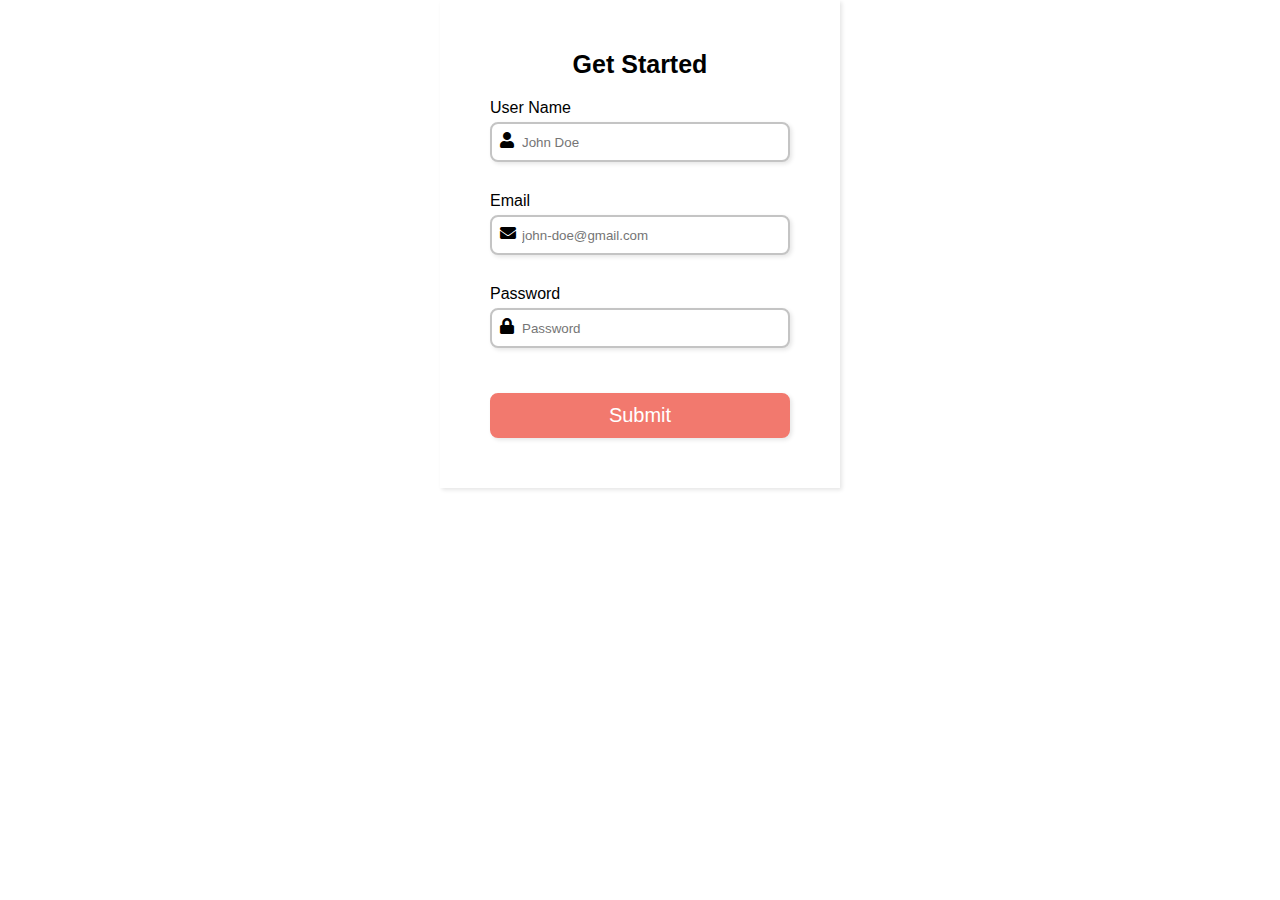
==== index.html @ 3e79cea7 "rename" ====
<!DOCTYPE html>
<html lang="en">
<head>
    <meta charset="UTF-8">
    <meta http-equiv="X-UA-Compatible" content="IE=edge">
    <meta name="viewport" content="width=device-width, initial-scale=1.0">
    <title>Javascript Responsive Form</title>
    <link rel="stylesheet" href="https://cdnjs.cloudflare.com/ajax/libs/font-awesome/5.15.4/css/all.min.css" crossorigin="anonymous"  />
    <link rel="stylesheet" href="style.css">

</head>
<body>
    <!-- Main div-->
    <div class="container">
        <form id="form">
            <div class="title">Get Started</div>
            <!-- User Name input -->
            <div>
                <label for="username">User Name</label>
                <i class="fas fa-user"></i>
                <input type="text" name="username" id="username" placeholder="John Doe" />
                <i class="fas fa-exclamation-circle failure-icon"></i>
                <i class="far fa-check-circle success-icon"></i>
                <div class="error"></div>
            </div>
            <!-- Email input -->
            <div>
                <label for="email">Email</label>
                <i class="fas fa-envelope"></i>
                <input type="email" name="email" id="email" placeholder="john-doe@gmail.com" />
                <i class="fas fa-exclamation-circle failure-icon"></i>
                <i class="far fa-check-circle success-icon"></i>
                <div class="error"></div>
            </div>
            <!--   Password input -->
            <div>
                <label for="password">Password</label>
                <i class="fas fa-lock"></i> 
                <input type="password" name="password" id="password" placeholder="Password" />       
                <i class="fas fa-exclamation-circle failure-icon"></i>
                <i class="far fa-check-circle success-icon"></i>   
                <div class="error"></div>
            </div>

                <!-- Button -->
                <button id="btn" type="submit">Submit</button>
        </form>
    </div>
    
</body>
</html>
---- style.css ----
/**
* ! changing default styles of brower
**/

* {
  margin: 0;
  padding: 0;
  box-sizing: border-box;
}

body {
  font-family: sans-serif;
}

/**
* ! style rules for form section
**/

form {
  display: flex;
  flex-direction: column;
  justify-content: center;
  max-width: 400px;
  margin: 0 auto;

  box-shadow: 2px 2px 4px rgba(0, 0, 0, 0.1);
  padding: 50px;
}

/**
* ! style rules for title
**/
.title {
  font-size: 25px;
  font-weight: bold;
  margin-bottom: 20px;
  align-items: center;
  text-align: center;
}

label {
  display: block;
  margin-bottom: 5px;
}

form div input {
  width: 100%;
  height: 40px;
  border-radius: 8px;
  outline: none;
  border: 2px solid #c4c4c4;
  padding: 0 30px;
  box-shadow: 2px 2px 4px rgba(0, 0, 0, 0.1);
}
form div {
  position: relative;
  margin-bottom: 15px;
}
input:focus {
  border: 2px solid #f2796e;
}

/**
* ! style rules for form icons
**/

form div i {
  position: absolute;
  padding: 10px;
}

.failure-icon,
.error {
  color: red;
}
.success-icon {
  color: green;
}
.error {
  font-size: 14.5px;
  margin-top: 5px;
}

.success-icon,
.failure-icon {
  right: 0;
  opacity: 0;
}

/* Style rules for submit btn */

button {
  margin-top: 15px;
  width: 100%;
  height: 45px;
  background-color: #f2796e;
  border: 2px solid #f2796e;
  border-radius: 8px;
  color: #fff;
  font-size: 20px;
  cursor: pointer;
  box-shadow: 2px 2px 4px rgba(0, 0, 0, 0.1);
  transition: all 0.1s ease;
}

button:hover {
  opacity: 0.8;
}

@media (max-width: 900px) {
  .container {
    flex-direction: column;
  }

  form,
  .content {
    width: 100%;
  }

  .btn {
    flex-direction: column;
  }
  .image {
    height: 70vh;
  }
}

@media (max-width: 425px) {
  form {
    padding: 20px;
  }
}
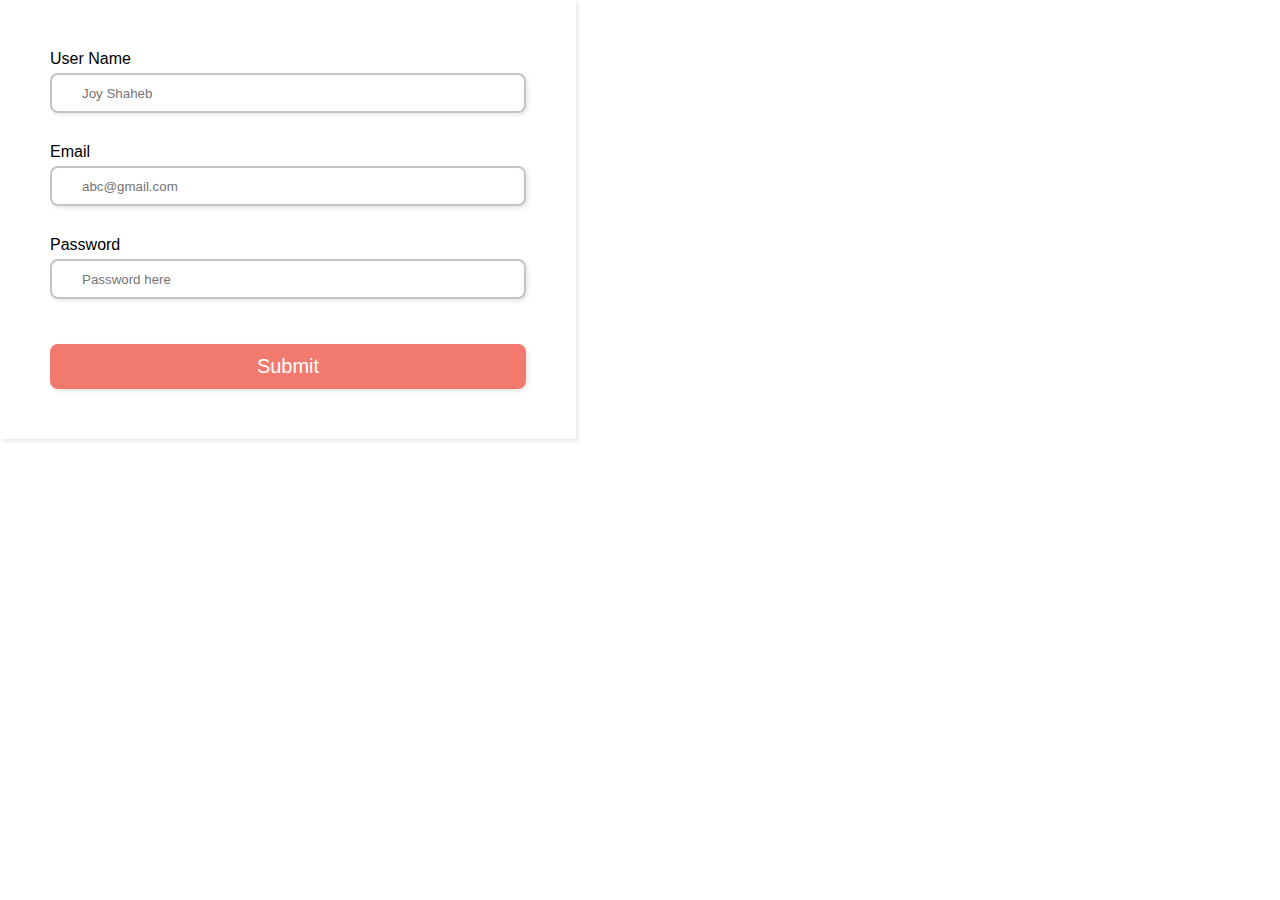
==== commit a5119fce: "javascript validation for button submit" ====
--- a/index.html
+++ b/index.html
@@ -1,51 +1,57 @@
 <!DOCTYPE html>
 <html lang="en">
 <head>
-    <meta charset="UTF-8">
-    <meta http-equiv="X-UA-Compatible" content="IE=edge">
-    <meta name="viewport" content="width=device-width, initial-scale=1.0">
-    <title>Javascript Responsive Form</title>
-    <link rel="stylesheet" href="https://cdnjs.cloudflare.com/ajax/libs/font-awesome/5.15.4/css/all.min.css" crossorigin="anonymous"  />
-    <link rel="stylesheet" href="style.css">
+        <meta charset="UTF-8" />
+        <meta http-equiv="X-UA-Compatible" content="IE=edge" />
+        <meta name="viewport" content="width=device-width, initial-scale=1.0" />
+        <link rel="stylesheet" href="style.css" />
+        <link rel="stylesheet" href="https://use.fontawesome.com/releases/v5.15.4/css/all.css"
+            integrity="sha384-DyZ88mC6Up2uqS4h/KRgHuoeGwBcD4Ng9SiP4dIRy0EXTlnuz47vAwmeGwVChigm" crossorigin="anonymous" />
+        <title>Form Validation</title>
+</head>
+    
+    <body>
+        <div class="container">
+            <form id="form"> 
+                <!-- /** 
+                * ! user name Input here
+                **/ -->   
+                <div>
+                    <label for="username">User Name</label>
+                    <i class="fas fa-user"></i>
+                    <input type="text" name="username" id="username" placeholder="Joy Shaheb" />
+                    <i class="fas fa-exclamation-circle failure-icon"></i>
+                    <i class="far fa-check-circle success-icon"></i>
+                    <div class="error"></div>
+                </div>  
+                <!-- /** 
+                * ! Email Input here
+                **/ -->   
+                <div>
+                    <label for="email">Email</label>
+                    <i class="far fa-envelope"></i>
+                    <input type="email" name="email" id="email" placeholder="abc@gmail.com" />
+                    <i class="fas fa-exclamation-circle failure-icon"></i>
+                    <i class="far fa-check-circle success-icon"></i>
+                    <div class="error"></div>
+                </div>  
+                <!-- /** 
+                * ! Password Input here
+                **/ -->  
+                <div>
+                    <label for="password">Password</label>
+                    <i class="fas fa-lock"></i>
+                    <input type="password" name="password" id="password" placeholder="Password here" />
+                    <i class="fas fa-exclamation-circle failure-icon"></i>
+                    <i class="far fa-check-circle success-icon"></i>
+                    <div class="error"></div>
+                </div> 
+                <button type="submit" id="submit">Submit</button>
+            </form>
+        </div>
 
-</head>
-<body>
-    <!-- Main div-->
-    <div class="container">
-        <form id="form">
-            <div class="title">Get Started</div>
-            <!-- User Name input -->
-            <div>
-                <label for="username">User Name</label>
-                <i class="fas fa-user"></i>
-                <input type="text" name="username" id="username" placeholder="John Doe" />
-                <i class="fas fa-exclamation-circle failure-icon"></i>
-                <i class="far fa-check-circle success-icon"></i>
-                <div class="error"></div>
-            </div>
-            <!-- Email input -->
-            <div>
-                <label for="email">Email</label>
-                <i class="fas fa-envelope"></i>
-                <input type="email" name="email" id="email" placeholder="john-doe@gmail.com" />
-                <i class="fas fa-exclamation-circle failure-icon"></i>
-                <i class="far fa-check-circle success-icon"></i>
-                <div class="error"></div>
-            </div>
-            <!--   Password input -->
-            <div>
-                <label for="password">Password</label>
-                <i class="fas fa-lock"></i> 
-                <input type="password" name="password" id="password" placeholder="Password" />       
-                <i class="fas fa-exclamation-circle failure-icon"></i>
-                <i class="far fa-check-circle success-icon"></i>   
-                <div class="error"></div>
-            </div>
 
-                <!-- Button -->
-                <button id="btn" type="submit">Submit</button>
-        </form>
-    </div>
+<script src="index.js"></script>
     
 </body>
 </html>--- a/style.css
+++ b/style.css
@@ -12,6 +12,11 @@
   font-family: sans-serif;
 }
 
+.container {
+  display: flex;
+  flex-direction: row;
+}
+
 /**
 * ! style rules for form section
 **/
@@ -20,27 +25,16 @@
   display: flex;
   flex-direction: column;
   justify-content: center;
-  max-width: 400px;
-  margin: 0 auto;
-
+  width: 45%;
+  /* max-width: 400px; */
   box-shadow: 2px 2px 4px rgba(0, 0, 0, 0.1);
   padding: 50px;
 }
 
-/**
-* ! style rules for title
-**/
 .title {
   font-size: 25px;
   font-weight: bold;
   margin-bottom: 20px;
-  align-items: center;
-  text-align: center;
-}
-
-label {
-  display: block;
-  margin-bottom: 5px;
 }
 
 form div input {
@@ -52,12 +46,30 @@
   padding: 0 30px;
   box-shadow: 2px 2px 4px rgba(0, 0, 0, 0.1);
 }
+
+label {
+  display: block;
+  margin-bottom: 5px;
+}
+
 form div {
   position: relative;
   margin-bottom: 15px;
 }
+
 input:focus {
   border: 2px solid #f2796e;
+}
+
+/**
+* ! style rules for social section
+**/
+
+.btn {
+  display: flex;
+  flex-direction: row;
+  justify-content: space-between;
+  gap: 15px;
 }
 
 /**
@@ -69,25 +81,29 @@
   padding: 10px;
 }
 
-.failure-icon,
-.error {
-  color: red;
-}
-.success-icon {
-  color: green;
-}
-.error {
-  font-size: 14.5px;
-  margin-top: 5px;
-}
-
 .success-icon,
 .failure-icon {
   right: 0;
   opacity: 0;
 }
 
-/* Style rules for submit btn */
+.failure-icon,
+.error {
+  color: red;
+}
+
+.success-icon {
+  color: green;
+}
+
+.error {
+  font-size: 14.5px;
+  margin-top: 5px;
+}
+
+/**
+* ! style rules for button 
+**/
 
 button {
   margin-top: 15px;
@@ -107,6 +123,10 @@
   opacity: 0.8;
 }
 
+/**
+* ! Media Queries for responsiveness
+**/
+
 @media (max-width: 900px) {
   .container {
     flex-direction: column;
@@ -120,9 +140,6 @@
   .btn {
     flex-direction: column;
   }
-  .image {
-    height: 70vh;
-  }
 }
 
 @media (max-width: 425px) {
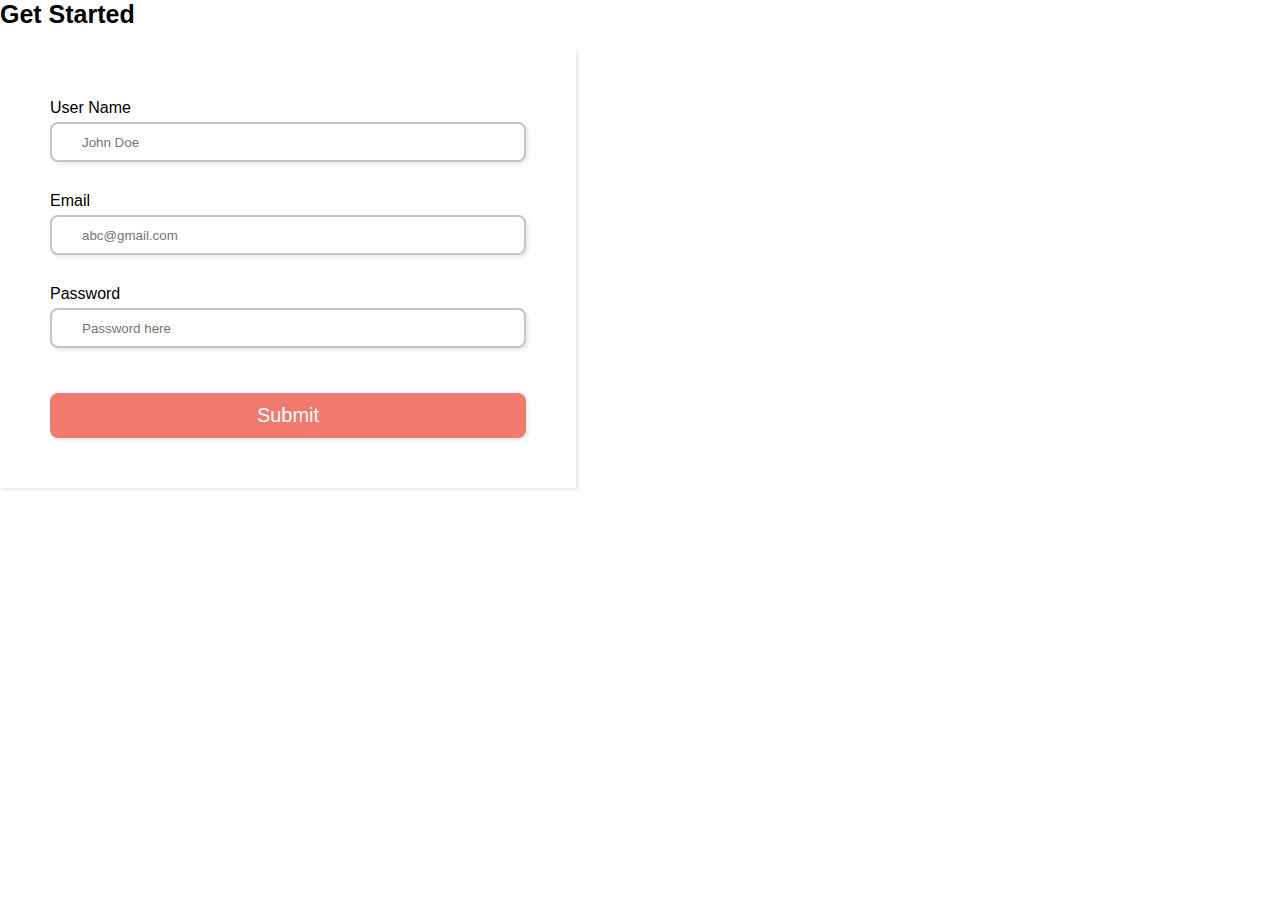
==== commit 51d920a3: "header added for form" ====
--- a/index.html
+++ b/index.html
@@ -11,6 +11,8 @@
 </head>
     
     <body>
+        <div class="title">Get Started</div>
+
         <div class="container">
             <form id="form"> 
                 <!-- /** 
@@ -19,7 +21,7 @@
                 <div>
                     <label for="username">User Name</label>
                     <i class="fas fa-user"></i>
-                    <input type="text" name="username" id="username" placeholder="Joy Shaheb" />
+                    <input type="text" name="username" id="username" placeholder="John Doe" />
                     <i class="fas fa-exclamation-circle failure-icon"></i>
                     <i class="far fa-check-circle success-icon"></i>
                     <div class="error"></div>
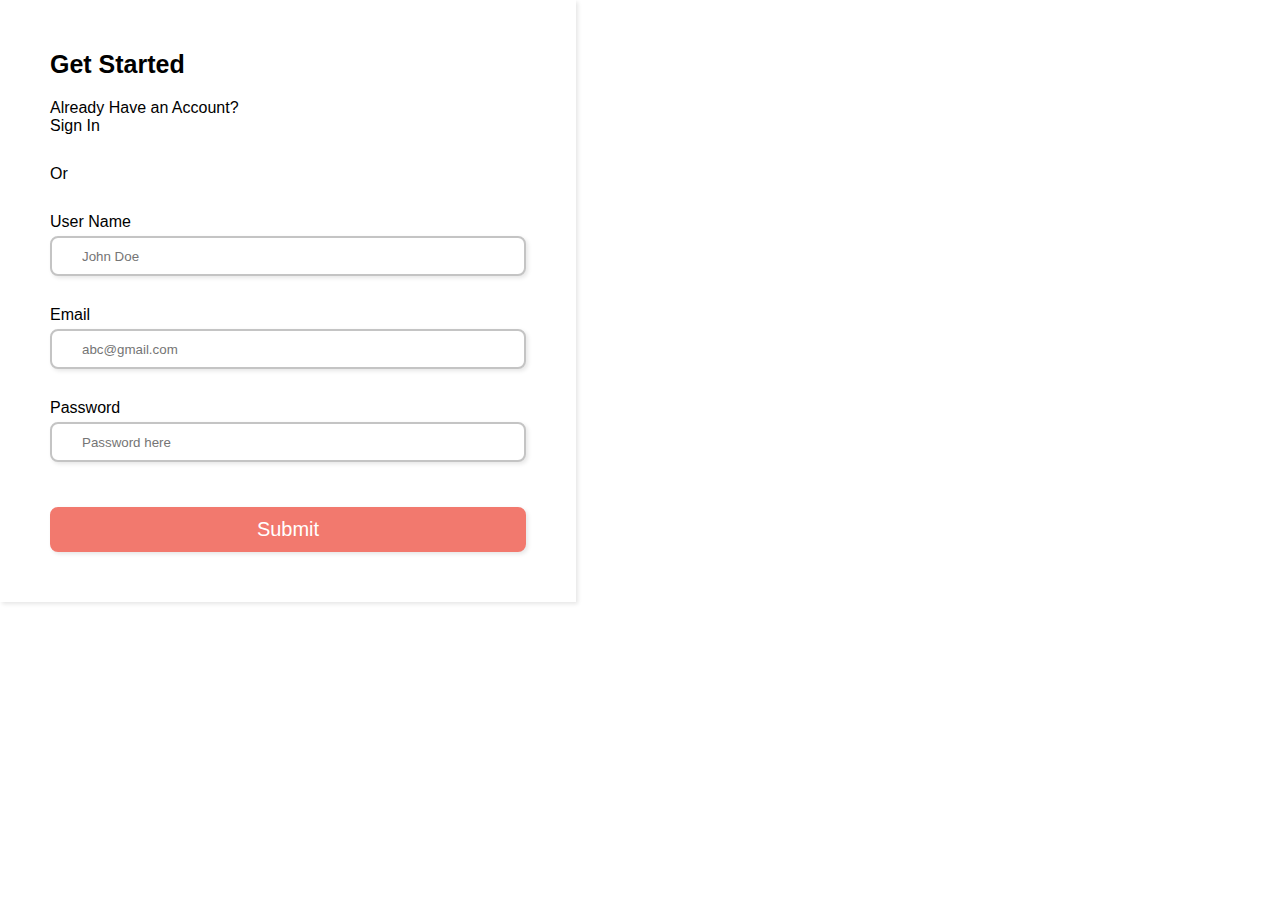
==== commit ca94a4e3: "social media button added" ====
--- a/index.html
+++ b/index.html
@@ -11,10 +11,19 @@
 </head>
     
     <body>
-        <div class="title">Get Started</div>
-
         <div class="container">
             <form id="form"> 
+                <div class="social">              
+                    <div class="title">Get Started</div>              
+                    <div class="question">
+                        Already Have an Account? <br />
+                        <span>Sign In</span>
+                    </div>
+                
+                    <div class="btn"></div>
+                
+                    <div class="or">Or</div>
+                </div>
                 <!-- /** 
                 * ! user name Input here
                 **/ -->   
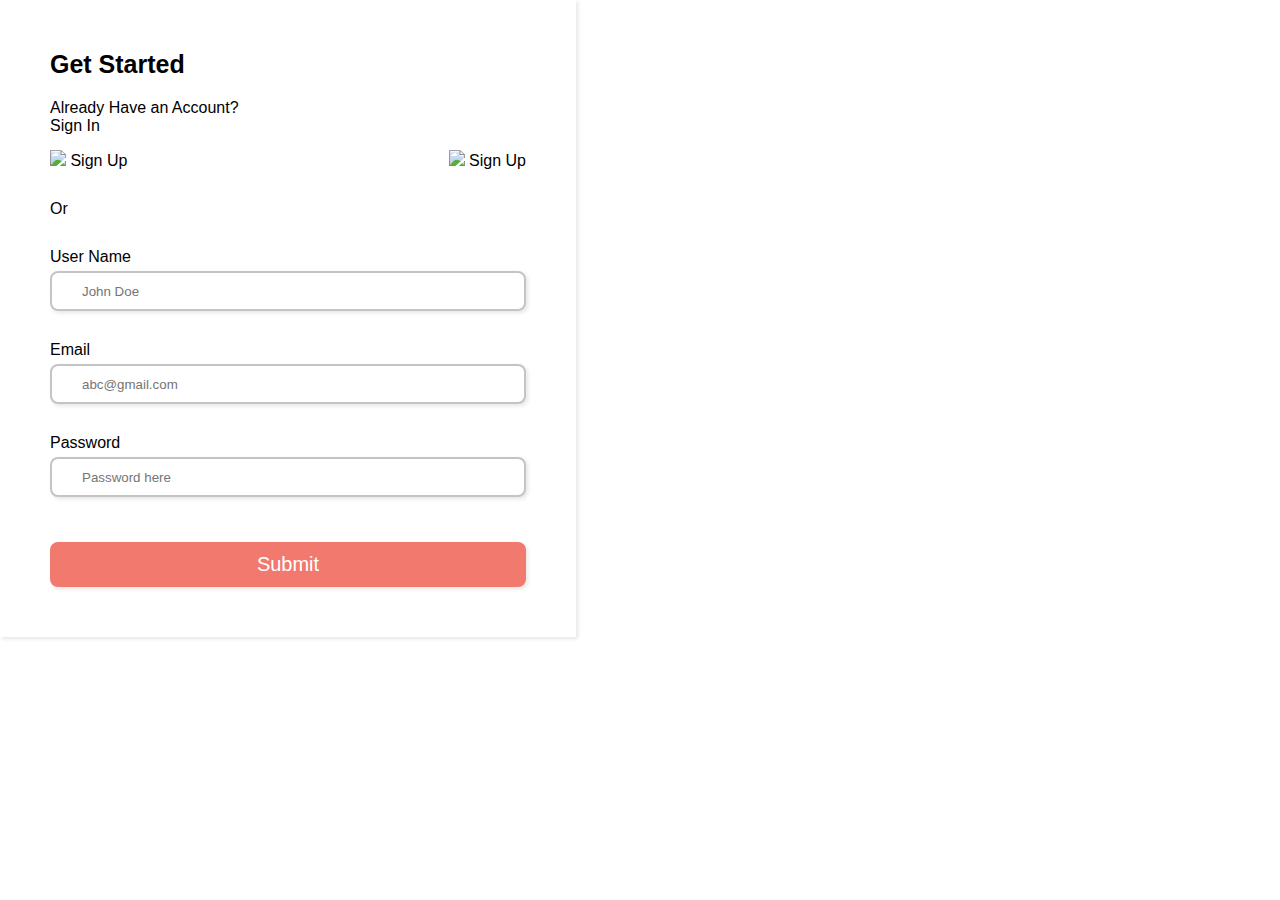
==== commit 33ef3115: "button for images and text" ====
--- a/index.html
+++ b/index.html
@@ -20,7 +20,16 @@
                         <span>Sign In</span>
                     </div>
                 
-                    <div class="btn"></div>
+                    <div class="btn">
+                        <div class="btn-1">
+                            <img src="https://img.icons8.com/color/30/000000/google-logo.png" />
+                            Sign Up
+                        </div>
+                        <div class="btn-2">
+                            <img src="https://img.icons8.com/ios-filled/30/ffffff/facebook-new.png" />
+                            Sign Up
+                        </div>
+                    </div>
                 
                     <div class="or">Or</div>
                 </div>
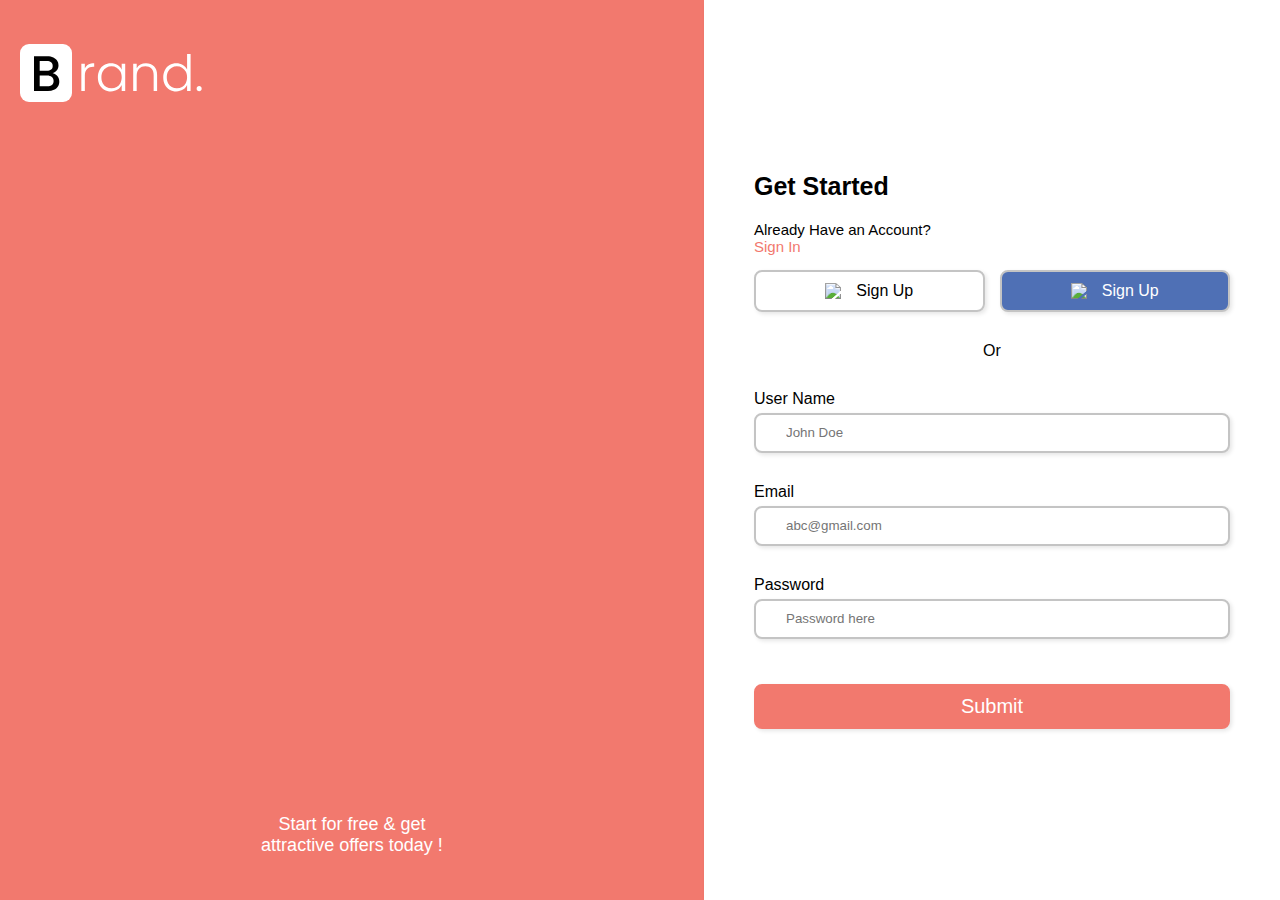
==== commit a7ccf32d: "image illustration" ====
--- a/index.html
+++ b/index.html
@@ -12,6 +12,16 @@
     
     <body>
         <div class="container">
+            <div class="content">
+                <div class="logo">
+                    <img src="images/logo.svg" alt="" />
+                </div>
+                <div class="image"></div>
+                <div class="text">
+                    Start for free & get <br />
+                    attractive offers today !
+                </div>
+            </div>
             <form id="form"> 
                 <div class="social">              
                     <div class="title">Get Started</div>              
--- a/style.css
+++ b/style.css
@@ -147,3 +147,87 @@
     padding: 20px;
   }
 }
+
+/**
+* ! style rules for social section
+**/
+
+.btn {
+  display: flex;
+  flex-direction: row;
+  justify-content: space-between;
+  gap: 15px;
+}
+
+.btn-1,
+.btn-2 {
+  padding: 10px 5px;
+  width: 100%;
+  display: flex;
+  gap: 15px;
+  justify-content: center;
+  align-items: center;
+  border: 2px solid #c4c4c4;
+  border-radius: 8px;
+  box-shadow: 2px 2px 4px rgba(0, 0, 0, 0.1);
+  cursor: pointer;
+}
+
+/**
+* Change the icon color and text color of .btn-2
+**/
+
+.btn-2 {
+  background-color: #4f70b5;
+  color: white;
+}
+.or {
+  text-align: center;
+}
+
+.question {
+  font-size: 15px;
+}
+
+span {
+  color: #f2796e;
+  cursor: pointer;
+}
+
+/**
+* ! style rules for content section
+**/
+
+.content {
+  display: flex;
+  flex-direction: column;
+  justify-content: space-around;
+  background-color: #f2796e;
+  width: 55%;
+  min-height: 100vh;
+  padding: 10px 20px;
+}
+
+form {
+  width: 45%;
+  max-width: none;
+}
+
+.image {
+  background-image: url("https://svgshare.com/i/_gZ.svg");
+  background-repeat: no-repeat;
+  background-size: contain;
+  background-position: center;
+  /* border: 2px solid black; */
+  height: 65%;
+}
+.text {
+  text-align: center;
+  color: white;
+  font-size: 18px;
+}
+
+form {
+  width: 45%;
+  max-width: none;
+}
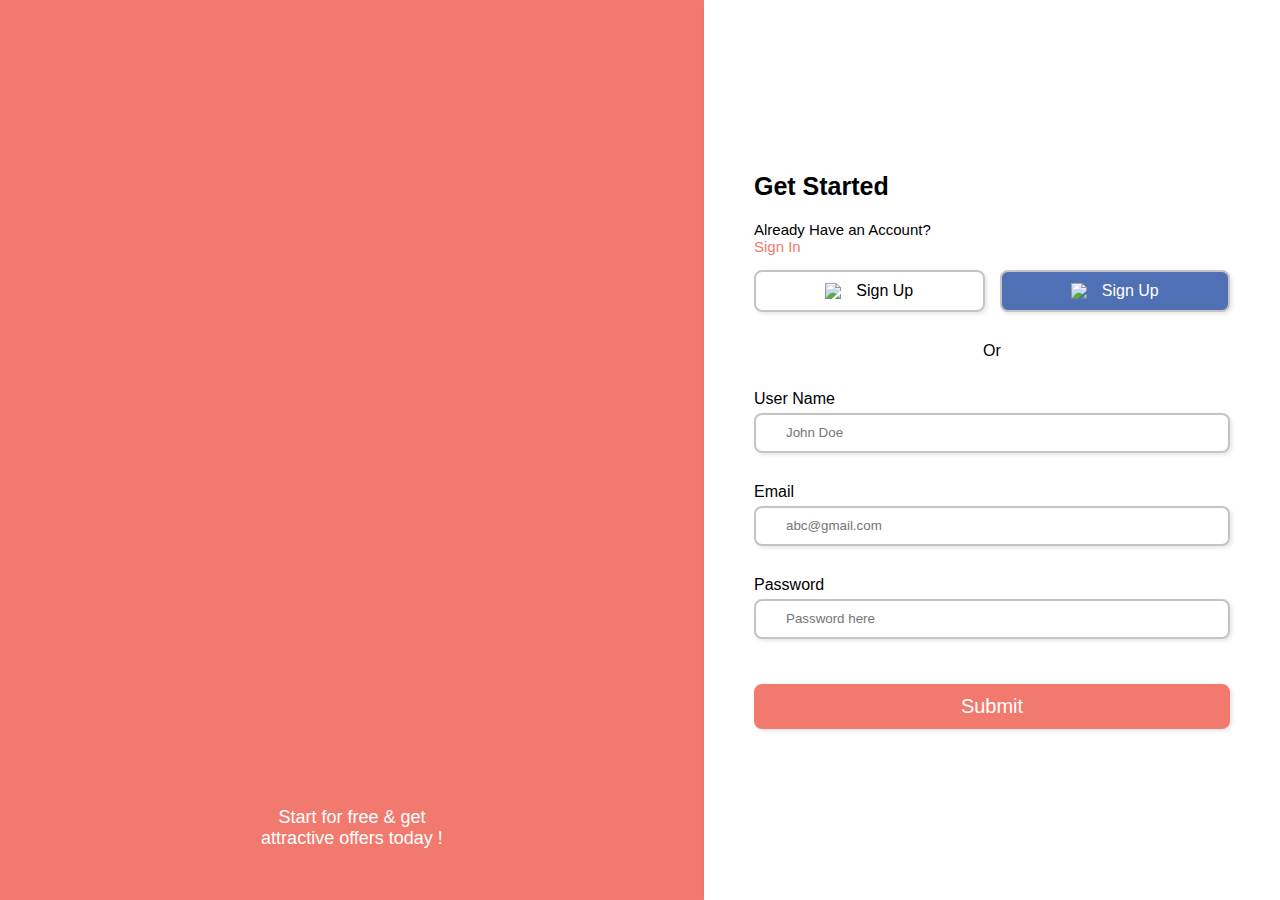
==== commit 897f6414: "Wrap up & formatting" ====
--- a/index.html
+++ b/index.html
@@ -8,8 +8,7 @@
         <link rel="stylesheet" href="https://use.fontawesome.com/releases/v5.15.4/css/all.css"
             integrity="sha384-DyZ88mC6Up2uqS4h/KRgHuoeGwBcD4Ng9SiP4dIRy0EXTlnuz47vAwmeGwVChigm" crossorigin="anonymous" />
         <title>Form Validation</title>
-</head>
-    
+</head>  
     <body>
         <div class="container">
             <div class="content">
@@ -28,8 +27,7 @@
                     <div class="question">
                         Already Have an Account? <br />
                         <span>Sign In</span>
-                    </div>
-                
+                    </div>               
                     <div class="btn">
                         <div class="btn-1">
                             <img src="https://img.icons8.com/color/30/000000/google-logo.png" />
@@ -39,8 +37,7 @@
                             <img src="https://img.icons8.com/ios-filled/30/ffffff/facebook-new.png" />
                             Sign Up
                         </div>
-                    </div>
-                
+                    </div>              
                     <div class="or">Or</div>
                 </div>
                 <!-- /** 
@@ -79,9 +76,9 @@
                 <button type="submit" id="submit">Submit</button>
             </form>
         </div>
-
-
-<script src="index.js"></script>
-    
+        <!-- /** 
+        * ! JavaScript here
+         **/ -->
+<script src="index.js"></script>    
 </body>
 </html>